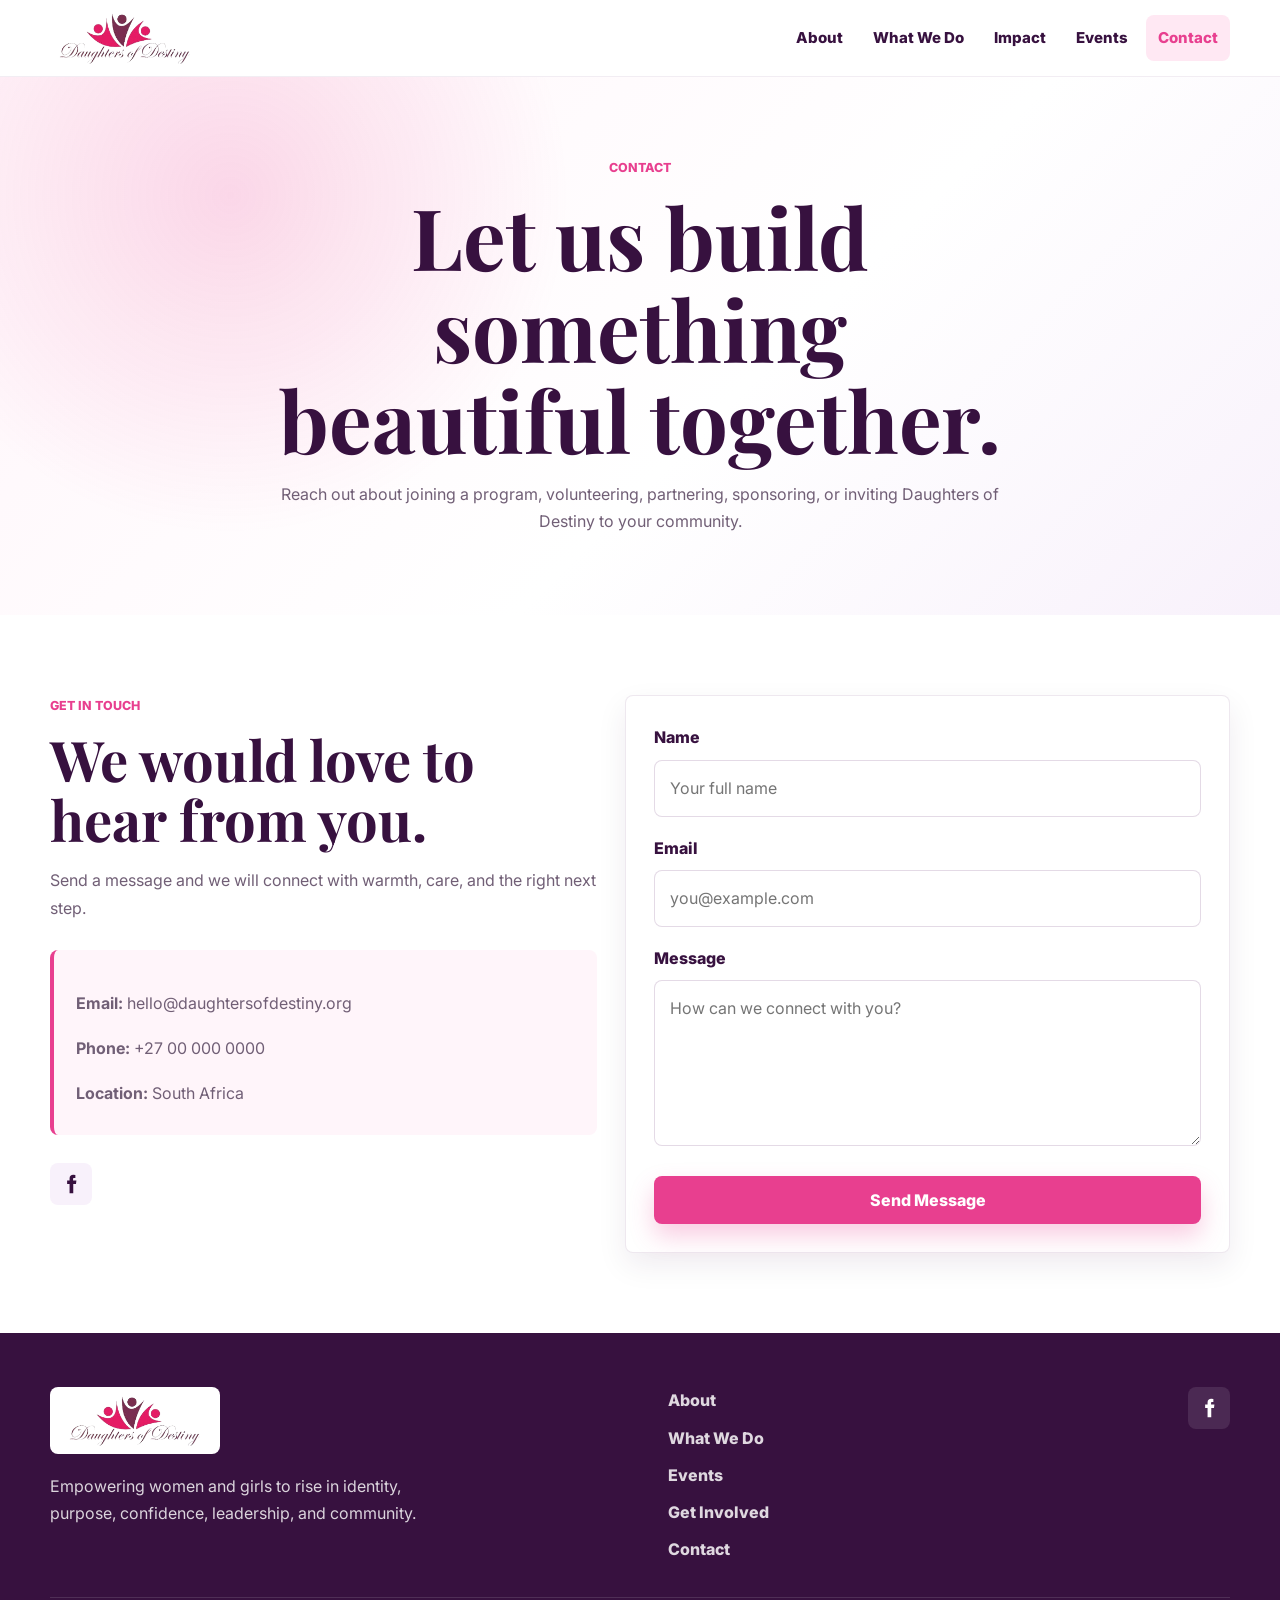
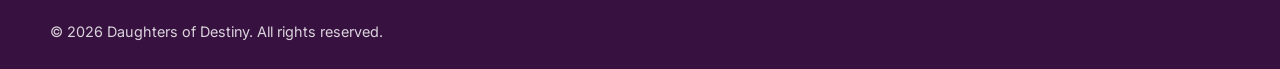
==== contact.html @ 403d8a96 "Add files via upload" ====
<!DOCTYPE html>
<html lang="en">
<head>
  <meta charset="UTF-8">
  <meta name="viewport" content="width=device-width, initial-scale=1.0">
  <title>Contact | Daughters of Destiny</title>
  <meta name="description" content="Contact Daughters of Destiny about programs, volunteering, partnerships, sponsorships, and events.">
  <link rel="icon" type="image/png" href="images/FAVICON.png">
  <link rel="preconnect" href="https://fonts.googleapis.com">
  <link rel="preconnect" href="https://fonts.gstatic.com" crossorigin>
  <link href="https://fonts.googleapis.com/css2?family=Inter:wght@400;500;600;700;800&family=Playfair+Display:wght@600;700&display=swap" rel="stylesheet">
  <link rel="stylesheet" href="style.css">
</head>
<body>
  <header class="site-header" id="top">
    <nav class="nav container" aria-label="Main navigation">
      <a class="brand" href="index.html" aria-label="Daughters of Destiny home">
        <span class="brand-logo">
          <img src="images/LOGO.png" alt="Daughters of Destiny logo">
        </span>
      </a>
      <button class="menu-toggle" type="button" aria-label="Open navigation menu" aria-expanded="false">
        <span></span><span></span><span></span>
      </button>
      <div class="nav-links" id="navLinks">
        <a href="index.html#about">About</a>
        <a href="index.html#programs">What We Do</a>
        <a href="index.html#impact">Impact</a>
        <a href="events.html">Events</a>
        <a class="active" href="contact.html">Contact</a>
      </div>
    </nav>
  </header>

  <main>
    <section class="contact-hero section-pad">
      <div class="container section-heading reveal">
        <p class="eyebrow">Contact</p>
        <h1>Let us build something beautiful together.</h1>
        <p>Reach out about joining a program, volunteering, partnering, sponsoring, or inviting Daughters of Destiny to your community.</p>
      </div>
    </section>

    <section class="section-pad contact-section">
      <div class="container contact-grid">
        <div class="contact-copy reveal">
          <p class="eyebrow">Get In Touch</p>
          <h2>We would love to hear from you.</h2>
          <p>Send a message and we will connect with warmth, care, and the right next step.</p>

          <div class="contact-details">
            <p><strong>Email:</strong> hello@daughtersofdestiny.org</p>
            <p><strong>Phone:</strong> +27 00 000 0000</p>
            <p><strong>Location:</strong> South Africa</p>
          </div>

          <div class="social-links" aria-label="Social media">
            <a href="https://www.facebook.com/share/18Ljw2z2Tz/?mibextid=wwXIfr" target="_blank" rel="noopener noreferrer" aria-label="Facebook">
              <svg viewBox="0 0 24 24" aria-hidden="true" focusable="false">
                <path d="M14.25 8.25V6.7c0-.74.18-1.2 1.18-1.2h1.34V2.2A18.3 18.3 0 0 0 14.4 2c-2.35 0-3.96 1.43-3.96 4.06v2.19H7.78v3.68h2.66V22h4.02V11.93h2.98l.45-3.68h-3.64Z"></path>
              </svg>
            </a>
          </div>
        </div>

        <form class="contact-form reveal" id="contactForm" novalidate>
          <div class="form-message" id="formMessage" role="status" aria-live="polite"></div>

          <label for="name">Name</label>
          <input type="text" id="name" name="name" placeholder="Your full name" required>

          <label for="email">Email</label>
          <input type="email" id="email" name="email" placeholder="you@example.com" required>

          <label for="message">Message</label>
          <textarea id="message" name="message" rows="5" placeholder="How can we connect with you?" required></textarea>

          <button class="btn btn-primary" type="submit">Send Message</button>
        </form>
      </div>
    </section>
  </main>

  <footer class="site-footer">
    <div class="container footer-grid">
      <div>
        <a class="brand footer-brand" href="index.html" aria-label="Daughters of Destiny home">
          <span class="brand-logo">
            <img src="images/LOGO.png" alt="Daughters of Destiny logo">
          </span>
        </a>
        <p>Empowering women and girls to rise in identity, purpose, confidence, leadership, and community.</p>
      </div>
      <div class="footer-links">
        <a href="index.html#about">About</a>
        <a href="index.html#programs">What We Do</a>
        <a href="events.html">Events</a>
        <a href="index.html#get-involved">Get Involved</a>
        <a href="contact.html">Contact</a>
      </div>
      <div class="footer-social">
        <a href="https://www.facebook.com/share/18Ljw2z2Tz/?mibextid=wwXIfr" target="_blank" rel="noopener noreferrer" aria-label="Facebook">
          <svg viewBox="0 0 24 24" aria-hidden="true" focusable="false">
            <path d="M14.25 8.25V6.7c0-.74.18-1.2 1.18-1.2h1.34V2.2A18.3 18.3 0 0 0 14.4 2c-2.35 0-3.96 1.43-3.96 4.06v2.19H7.78v3.68h2.66V22h4.02V11.93h2.98l.45-3.68h-3.64Z"></path>
          </svg>
        </a>
      </div>
    </div>
    <div class="container copyright">
      <p>&copy; <span id="year"></span> Daughters of Destiny. All rights reserved.</p>
    </div>
  </footer>

  <script src="script.js"></script>
</body>
</html>
---- style.css ----
:root {
  --pink: #e83f8f;
  --pink-soft: #ffe8f3;
  --pink-pale: #fff5fa;
  --purple: #37113f;
  --purple-2: #5a1e67;
  --ink: #25172b;
  --muted: #715f76;
  --white: #ffffff;
  --lavender: #f8f1fb;
  --mint: #d8f3ed;
  --gold: #f6d36d;
  --shadow: 0 20px 50px rgba(55, 17, 63, 0.12);
  --shadow-soft: 0 12px 30px rgba(55, 17, 63, 0.08);
  --radius: 8px;
  --max-width: 1180px;
}

* {
  box-sizing: border-box;
}

html {
  scroll-behavior: smooth;
}

body {
  margin: 0;
  color: var(--ink);
  background: var(--white);
  font-family: "Inter", Arial, sans-serif;
  line-height: 1.7;
}

body.menu-open {
  overflow: hidden;
}

a {
  color: inherit;
  text-decoration: none;
}

button,
input,
textarea {
  font: inherit;
}

.container {
  width: min(calc(100% - 32px), var(--max-width));
  margin: 0 auto;
}

.section-pad {
  padding: 80px 0;
}

.eyebrow {
  margin: 0 0 12px;
  color: var(--pink);
  font-size: 0.78rem;
  font-weight: 800;
  letter-spacing: 0;
  text-transform: uppercase;
}

h1,
h2,
h3 {
  margin: 0;
  color: var(--purple);
  line-height: 1.08;
}

h1,
h2 {
  font-family: "Playfair Display", Georgia, serif;
}

h1 {
  font-size: clamp(2.7rem, 8vw, 5.3rem);
  max-width: 830px;
}

h2 {
  font-size: clamp(2rem, 5vw, 3.5rem);
}

h3 {
  font-size: 1.15rem;
}

p {
  margin: 0;
}

.section-heading {
  max-width: 730px;
  margin: 0 auto 42px;
  text-align: center;
}

.section-heading p:not(.eyebrow) {
  margin-top: 16px;
  color: var(--muted);
}

.btn {
  display: inline-flex;
  align-items: center;
  justify-content: center;
  min-height: 48px;
  padding: 13px 22px;
  border: 1px solid transparent;
  border-radius: var(--radius);
  cursor: pointer;
  font-weight: 800;
  line-height: 1;
  transition: transform 180ms ease, box-shadow 180ms ease, background 180ms ease, color 180ms ease, border-color 180ms ease;
}

.btn:hover,
.btn:focus-visible {
  transform: translateY(-2px);
}

.btn-primary {
  color: var(--white);
  background: var(--pink);
  box-shadow: 0 12px 24px rgba(232, 63, 143, 0.26);
}

.btn-primary:hover,
.btn-primary:focus-visible {
  background: #cf2f7b;
  box-shadow: 0 16px 30px rgba(232, 63, 143, 0.32);
}

.btn-secondary {
  color: var(--purple);
  background: var(--white);
  border-color: rgba(90, 30, 103, 0.18);
}

.btn-secondary:hover,
.btn-secondary:focus-visible {
  border-color: var(--pink);
  color: var(--pink);
}

/* Header */
.site-header {
  position: sticky;
  top: 0;
  z-index: 50;
  background: rgba(255, 255, 255, 0.9);
  border-bottom: 1px solid rgba(90, 30, 103, 0.08);
  backdrop-filter: blur(16px);
}

.nav {
  display: flex;
  align-items: center;
  justify-content: space-between;
  min-height: 76px;
}

.brand {
  display: inline-flex;
  align-items: center;
  gap: 12px;
  color: var(--purple);
}

.brand-logo {
  display: inline-flex;
  align-items: center;
  width: 150px;
  height: auto;
}

.brand-logo img {
  width: 100%;
  height: auto;
  object-fit: contain;
}

.brand strong,
.brand small {
  display: block;
  line-height: 1.1;
}

.brand small {
  color: var(--pink);
  font-weight: 800;
}

.nav-links {
  display: flex;
  align-items: center;
  gap: 6px;
}

.nav-links a {
  padding: 10px 12px;
  border-radius: var(--radius);
  color: var(--purple);
  font-size: 0.94rem;
  font-weight: 800;
  transition: background 180ms ease, color 180ms ease;
}

.nav-links a:hover,
.nav-links a.active {
  color: var(--pink);
  background: var(--pink-soft);
}

.menu-toggle {
  display: none;
  width: 44px;
  height: 44px;
  padding: 0;
  border: 0;
  border-radius: var(--radius);
  background: var(--pink-soft);
  cursor: pointer;
}

.menu-toggle span {
  display: block;
  width: 20px;
  height: 2px;
  margin: 5px auto;
  background: var(--purple);
  transition: transform 180ms ease, opacity 180ms ease;
}

.menu-toggle.is-open span:nth-child(1) {
  transform: translateY(7px) rotate(45deg);
}

.menu-toggle.is-open span:nth-child(2) {
  opacity: 0;
}

.menu-toggle.is-open span:nth-child(3) {
  transform: translateY(-7px) rotate(-45deg);
}

/* Hero */
.hero {
  position: relative;
  overflow: hidden;
  padding-top: 100px;
  background:
    radial-gradient(circle at 14% 18%, rgba(232, 63, 143, 0.18), transparent 32%),
    linear-gradient(135deg, var(--pink-pale) 0%, var(--white) 58%, var(--lavender) 100%);
}

.hero-bg {
  position: absolute;
  border-radius: 999px;
  opacity: 0.62;
  pointer-events: none;
}

.hero-bg-one {
  right: -110px;
  top: 110px;
  width: 280px;
  height: 280px;
  background: var(--pink-soft);
}

.hero-bg-two {
  left: -120px;
  bottom: 40px;
  width: 230px;
  height: 230px;
  background: rgba(216, 243, 237, 0.9);
}

.hero-grid {
  position: relative;
  display: grid;
  grid-template-columns: 1.05fr 0.95fr;
  gap: 54px;
  align-items: center;
}

.hero-text {
  max-width: 640px;
  margin: 22px 0 30px;
  color: var(--muted);
  font-size: 1.12rem;
}

.hero-actions {
  display: flex;
  flex-wrap: wrap;
  gap: 14px;
}

.hero-visual {
  position: relative;
  min-height: 560px;
}

.image-placeholder {
  position: relative;
  min-height: 720px;
  overflow: hidden;
  border: 1px solid rgba(90, 30, 103, 0.1);
  border-radius: var(--radius);
  background: linear-gradient(160deg, rgba(55, 17, 63, 0.92), rgba(90, 30, 103, 0.78)), var(--purple);
  box-shadow: var(--shadow);
}

.hero-photo {
  position: absolute;
  inset: 0;
  width: 100%;
  height: 100%;
  object-fit: cover;
}

.image-placeholder::after {
  content: "";
  position: absolute;
  inset: 0;
  background: linear-gradient(180deg, rgba(55, 17, 63, 0.06), rgba(55, 17, 63, 0.68));
}

.placeholder-window {
  position: absolute;
  inset: 28px 28px 132px;
  overflow: hidden;
  border-radius: var(--radius);
  background: linear-gradient(160deg, #ffe0ef 0%, #d8f3ed 58%, #f6d36d 100%);
}

.sun {
  position: absolute;
  right: 52px;
  top: 46px;
  width: 78px;
  height: 78px;
  border-radius: 50%;
  background: var(--gold);
  box-shadow: 0 0 0 18px rgba(246, 211, 109, 0.2);
}

.mountain {
  position: absolute;
  bottom: -28px;
  width: 70%;
  height: 52%;
  background: rgba(55, 17, 63, 0.9);
  clip-path: polygon(0 100%, 52% 0, 100% 100%);
}

.mountain-one {
  left: -12%;
}

.mountain-two {
  right: -18%;
  background: rgba(232, 63, 143, 0.8);
}

.visual-note {
  position: absolute;
  z-index: 1;
  right: 28px;
  bottom: 28px;
  left: 28px;
  padding: 24px;
  border-radius: var(--radius);
  color: var(--white);
  background: rgba(255, 255, 255, 0.1);
  border: 1px solid rgba(255, 255, 255, 0.18);
}

.visual-note span {
  display: block;
  color: #ffd4e9;
  font-size: 0.78rem;
  font-weight: 800;
  text-transform: uppercase;
}

.visual-note strong {
  display: block;
  margin-top: 8px;
  font-family: "Playfair Display", Georgia, serif;
  font-size: clamp(1.55rem, 4vw, 2.45rem);
  line-height: 1.08;
}

.floating-card {
  position: absolute;
  right: -14px;
  bottom: -70px;
  width: min(250px, 70%);
  padding: 20px;
  border-radius: var(--radius);
  background: var(--white);
  box-shadow: var(--shadow);
}

.floating-card strong {
  display: block;
  color: var(--pink);
  font-size: 2.2rem;
  line-height: 1;
}

.floating-card span {
  color: var(--muted);
  font-size: 0.9rem;
}

/* Cards and Sections */
.about-grid,
.contact-grid,
.impact-grid {
  display: grid;
  grid-template-columns: 0.95fr 1.05fr;
  gap: 28px;
  align-items: stretch;
}

.story-panel,
.info-card,
.service-card,
.event-card,
.involved-card,
.testimonial-card,
.stat-card,
.contact-form {
  border: 1px solid rgba(90, 30, 103, 0.1);
  border-radius: var(--radius);
  background: var(--white);
  box-shadow: var(--shadow-soft);
}

.story-panel {
  padding: 34px;
  background: var(--purple);
}

.story-panel h3,
.story-panel p {
  color: var(--white);
}

.story-panel p {
  margin-top: 16px;
  opacity: 0.86;
}

.mission-grid {
  display: grid;
  grid-template-columns: 1fr 1fr;
  gap: 20px;
}

.info-card,
.service-card,
.involved-card,
.testimonial-card {
  padding: 28px;
}

.info-card p,
.service-card p,
.involved-card p,
.testimonial-card p {
  margin-top: 12px;
  color: var(--muted);
}

.card-icon,
.icon-badge {
  display: inline-grid;
  width: 48px;
  height: 48px;
  margin-bottom: 18px;
  place-items: center;
  border-radius: var(--radius);
  color: var(--pink);
  background: var(--pink-soft);
  font-size: 0.88rem;
  font-weight: 900;
}

.soft-section {
  background: linear-gradient(180deg, var(--pink-pale), rgba(248, 241, 251, 0.62));
}

.cards-grid {
  display: grid;
  gap: 20px;
}

.five-grid {
  grid-template-columns: repeat(5, 1fr);
}

.four-grid {
  grid-template-columns: repeat(4, 1fr);
}

.three-grid {
  grid-template-columns: repeat(3, 1fr);
}

.service-card,
.involved-card,
.event-card,
.testimonial-card,
.info-card {
  transition: transform 180ms ease, box-shadow 180ms ease, border-color 180ms ease;
}

.service-card:hover,
.involved-card:hover,
.event-card:hover,
.testimonial-card:hover,
.info-card:hover {
  border-color: rgba(232, 63, 143, 0.3);
  box-shadow: var(--shadow);
  transform: translateY(-5px);
}

/* Impact */
.impact-section {
  color: var(--white);
  background: linear-gradient(135deg, rgba(55, 17, 63, 0.96), rgba(90, 30, 103, 0.95)), var(--purple);
}

.impact-section h2,
.impact-section .eyebrow {
  color: var(--white);
}

.impact-copy p:not(.eyebrow) {
  margin-top: 18px;
  color: rgba(255, 255, 255, 0.82);
}

.stats-grid {
  display: grid;
  grid-template-columns: 1fr 1fr;
  gap: 18px;
}

.stat-card {
  padding: 28px;
  background: rgba(255, 255, 255, 0.1);
  border-color: rgba(255, 255, 255, 0.12);
  box-shadow: none;
}

.stat-card strong {
  display: block;
  color: var(--gold);
  font-size: clamp(2rem, 6vw, 3.4rem);
  line-height: 1;
}

.stat-card span {
  display: block;
  margin-top: 12px;
  color: rgba(255, 255, 255, 0.82);
}

/* Events */
.event-card {
  display: flex;
  gap: 18px;
  padding: 24px;
}

.event-date {
  flex: 0 0 70px;
  display: grid;
  height: 80px;
  place-items: center;
  border-radius: var(--radius);
  color: var(--white);
  background: var(--purple);
}

.event-date span,
.event-date small {
  display: block;
  line-height: 1;
}

.event-date span {
  font-size: 1.8rem;
  font-weight: 900;
}

.event-date small {
  color: #ffd4e9;
  font-weight: 900;
}

.event-meta {
  margin: 8px 0;
  color: var(--pink);
  font-size: 0.92rem;
  font-weight: 800;
}

.event-card p:last-child {
  color: var(--muted);
}

.center-action {
  margin-top: 34px;
  text-align: center;
}

/* Events Page */
.events-hero {
  position: relative;
  overflow: hidden;
  background:
    radial-gradient(circle at 84% 12%, rgba(232, 63, 143, 0.2), transparent 30%),
    linear-gradient(135deg, var(--pink-pale), var(--white) 54%, var(--lavender));
}

.events-hero-grid {
  display: grid;
  grid-template-columns: 1fr 0.72fr;
  gap: 40px;
  align-items: center;
}

.poster-feature {
  min-height: 420px;
  display: flex;
  flex-direction: column;
  justify-content: flex-end;
  padding: 34px;
  border-radius: var(--radius);
  color: var(--white);
  background:
    linear-gradient(150deg, rgba(55, 17, 63, 0.25), rgba(232, 63, 143, 0.18)),
    linear-gradient(160deg, var(--purple), var(--purple-2) 58%, var(--pink));
  box-shadow: var(--shadow);
}

.poster-feature h2 {
  color: var(--white);
}

.poster-feature p {
  margin-top: 12px;
  color: rgba(255, 255, 255, 0.84);
  font-weight: 800;
}

.poster-label,
.poster-month,
.poster-place {
  display: inline-flex;
  width: fit-content;
  border-radius: var(--radius);
  font-size: 0.8rem;
  font-weight: 900;
  text-transform: uppercase;
}

.poster-label {
  margin-bottom: 18px;
  padding: 8px 12px;
  color: var(--purple);
  background: var(--pink-soft);
}

.poster-section {
  background: var(--white);
}

.poster-grid {
  display: grid;
  grid-template-columns: repeat(4, 1fr);
  gap: 22px;
}

.event-poster {
  overflow: hidden;
  border: 1px solid rgba(90, 30, 103, 0.1);
  border-radius: var(--radius);
  background: var(--white);
  box-shadow: var(--shadow-soft);
  transition: transform 180ms ease, box-shadow 180ms ease, border-color 180ms ease;
}

.event-poster:hover {
  border-color: rgba(232, 63, 143, 0.3);
  box-shadow: var(--shadow);
  transform: translateY(-5px);
}

.poster-art {
  min-height: 420px;
  display: flex;
  flex-direction: column;
  justify-content: space-between;
  padding: 24px;
  color: var(--white);
  background:
    linear-gradient(160deg, rgba(55, 17, 63, 0.96), rgba(232, 63, 143, 0.68)),
    var(--purple);
}

.poster-art-alt {
  background:
    linear-gradient(160deg, rgba(232, 63, 143, 0.84), rgba(216, 243, 237, 0.52)),
    var(--pink);
}

.poster-art-deep {
  background:
    linear-gradient(160deg, rgba(55, 17, 63, 0.98), rgba(90, 30, 103, 0.72)),
    var(--purple);
}

.poster-art-soft {
  color: var(--purple);
  background:
    linear-gradient(160deg, rgba(255, 232, 243, 0.94), rgba(246, 211, 109, 0.42)),
    var(--pink-soft);
}

.poster-art h3 {
  color: inherit;
  font-family: "Playfair Display", Georgia, serif;
  font-size: clamp(1.8rem, 4vw, 2.7rem);
}

.poster-art p {
  color: currentColor;
  opacity: 0.84;
  font-weight: 700;
}

.poster-month {
  padding: 8px 10px;
  color: var(--purple);
  background: var(--white);
}

.poster-art-soft .poster-month {
  color: var(--white);
  background: var(--purple);
}

.poster-place {
  padding: 8px 10px;
  background: rgba(255, 255, 255, 0.16);
}

.poster-art-soft .poster-place {
  color: var(--white);
  background: var(--pink);
}

.poster-info {
  display: grid;
  gap: 5px;
  padding: 18px;
}

.poster-info strong {
  color: var(--purple);
}

.poster-info span {
  color: var(--muted);
  font-size: 0.92rem;
  font-weight: 800;
}

/* Testimonials */
.testimonial-card {
  position: relative;
}

.testimonial-card::before {
  content: "";
  display: block;
  width: 42px;
  height: 4px;
  margin-bottom: 20px;
  border-radius: 999px;
  background: var(--pink);
}

.testimonial-card h3 {
  margin-top: 22px;
}

.testimonial-card span {
  color: var(--pink);
  font-size: 0.9rem;
  font-weight: 800;
}

/* Gallery */
.gallery-section {
  background: var(--pink-pale);
}

.gallery-grid {
  column-count: 3;
  column-gap: 18px;
}

.gallery-item {
  display: grid;
  position: relative;
  overflow: hidden;
  break-inside: avoid;
  margin-bottom: 18px;
  place-items: end start;
  padding: 18px;
  border-radius: var(--radius);
  background: linear-gradient(135deg, rgba(55, 17, 63, 0.76), rgba(232, 63, 143, 0.36)), linear-gradient(145deg, var(--lavender), var(--mint));
  box-shadow: var(--shadow-soft);
}

.gallery-item::after {
  content: "";
  position: absolute;
  inset: 18px;
  border: 1px solid rgba(255, 255, 255, 0.42);
  border-radius: var(--radius);
}

.gallery-item span {
  position: relative;
  z-index: 1;
  color: var(--white);
  font-weight: 900;
}

.gallery-photo {
  padding: 0;
}

.gallery-photo img {
  width: 100%;
  height: auto;
  display: block;
}

.gallery-photo::after {
  border-color: rgba(255, 255, 255, 0.55);
}

/* Contact */
.contact-hero {
  background:
    radial-gradient(circle at 18% 22%, rgba(232, 63, 143, 0.18), transparent 30%),
    linear-gradient(135deg, var(--pink-pale), var(--white) 58%, var(--lavender));
}

.contact-hero .section-heading {
  margin-bottom: 0;
}

.contact-hero .section-heading p:not(.eyebrow) {
  max-width: 720px;
  margin-right: auto;
  margin-left: auto;
}

.contact-copy p:not(.eyebrow) {
  margin-top: 18px;
  color: var(--muted);
}

.contact-details {
  margin: 28px 0;
  padding: 22px;
  border-left: 4px solid var(--pink);
  border-radius: var(--radius);
  background: var(--pink-pale);
}

.contact-details p {
  margin: 6px 0;
}

.social-links,
.footer-social {
  display: flex;
  gap: 10px;
}

.social-links a,
.footer-social a {
  display: grid;
  width: 42px;
  height: 42px;
  place-items: center;
  border-radius: var(--radius);
  font-weight: 900;
}

.social-links svg,
.footer-social svg {
  width: 22px;
  height: 22px;
  fill: currentColor;
}

.social-links a {
  color: var(--purple);
  background: var(--lavender);
}

.social-links a:hover {
  color: var(--white);
  background: var(--pink);
}

.contact-form {
  padding: 28px;
}

.contact-form label {
  display: block;
  margin: 18px 0 8px;
  color: var(--purple);
  font-weight: 800;
}

.contact-form label:first-of-type {
  margin-top: 0;
}

.contact-form input,
.contact-form textarea {
  width: 100%;
  border: 1px solid rgba(90, 30, 103, 0.16);
  border-radius: var(--radius);
  padding: 14px 15px;
  color: var(--ink);
  background: var(--white);
  outline: none;
  transition: border-color 180ms ease, box-shadow 180ms ease;
}

.contact-form textarea {
  resize: vertical;
  min-height: 150px;
}

.contact-form input:focus,
.contact-form textarea:focus {
  border-color: var(--pink);
  box-shadow: 0 0 0 4px rgba(232, 63, 143, 0.12);
}

.contact-form .btn {
  width: 100%;
  margin-top: 22px;
}

.form-message {
  display: none;
  padding: 12px 14px;
  border-radius: var(--radius);
  font-weight: 800;
}

.form-message.show {
  display: block;
}

.form-message.error {
  color: #7b1640;
  background: #ffe1ee;
}

.form-message.success {
  color: #185d50;
  background: var(--mint);
}

/* Footer */
.site-footer {
  padding: 54px 0 24px;
  color: rgba(255, 255, 255, 0.82);
  background: var(--purple);
}

.footer-grid {
  display: grid;
  grid-template-columns: 1.2fr 1fr auto;
  gap: 34px;
  align-items: start;
}

.footer-brand {
  color: var(--white);
}

.footer-brand .brand-logo {
  width: 170px;
  padding: 8px 10px;
  border-radius: var(--radius);
  background: var(--white);
}

.site-footer p {
  max-width: 420px;
  margin-top: 18px;
}

.footer-links {
  display: grid;
  gap: 10px;
}

.footer-links a {
  color: rgba(255, 255, 255, 0.84);
  font-weight: 800;
}

.footer-links a:hover {
  color: #ffd4e9;
}

.footer-social a {
  color: var(--white);
  background: rgba(255, 255, 255, 0.1);
}

.footer-social a:hover {
  background: var(--pink);
}

.copyright {
  margin-top: 34px;
  padding-top: 22px;
  border-top: 1px solid rgba(255, 255, 255, 0.12);
}

.copyright p {
  max-width: none;
  margin: 0;
  font-size: 0.9rem;
}

/* Reveal Animations */
.reveal {
  opacity: 0;
  transform: translateY(24px);
  transition: opacity 620ms ease, transform 620ms ease;
}

.reveal.is-visible {
  opacity: 1;
  transform: translateY(0);
}

/* Responsive */
@media (max-width: 1040px) {
  .five-grid,
  .four-grid {
    grid-template-columns: repeat(2, 1fr);
  }

  .three-grid,
  .hero-grid,
  .about-grid,
  .contact-grid,
  .impact-grid,
  .events-hero-grid {
    grid-template-columns: 1fr;
  }

  .poster-grid {
    grid-template-columns: repeat(2, 1fr);
  }

  .hero-visual {
    min-height: auto;
  }

  .image-placeholder {
    min-height: 470px;
  }
}

@media (max-width: 780px) {
  .section-pad {
    padding: 62px 0;
  }

  .menu-toggle {
    display: block;
  }

  .nav-links {
    position: fixed;
    top: 76px;
    right: 16px;
    left: 16px;
    display: grid;
    gap: 6px;
    padding: 16px;
    border: 1px solid rgba(90, 30, 103, 0.1);
    border-radius: var(--radius);
    background: var(--white);
    box-shadow: var(--shadow);
    opacity: 0;
    visibility: hidden;
    transform: translateY(-10px);
    transition: opacity 180ms ease, transform 180ms ease, visibility 180ms ease;
  }

  .nav-links.is-open {
    opacity: 1;
    visibility: visible;
    transform: translateY(0);
  }

  .nav-links a {
    padding: 13px 14px;
  }

  .hero {
    padding-top: 74px;
  }

  .hero-grid {
    gap: 36px;
  }

  .hero-actions .btn {
    width: 100%;
  }

  .mission-grid,
  .stats-grid,
  .five-grid,
  .four-grid {
    grid-template-columns: 1fr;
  }

  .gallery-grid {
    column-count: 2;
  }

  .footer-grid {
    grid-template-columns: 1fr;
  }
}

@media (max-width: 520px) {
  .container {
    width: min(calc(100% - 24px), var(--max-width));
  }

  .brand strong {
    font-size: 0.95rem;
  }

  .brand small {
    font-size: 0.78rem;
  }

  .brand-logo {
    width: 126px;
    height: auto;
  }

  .image-placeholder {
    min-height: 390px;
  }

  .placeholder-window {
    inset: 18px 18px 126px;
  }

  .visual-note {
    right: 18px;
    bottom: 18px;
    left: 18px;
    padding: 18px;
  }

  .floating-card {
    position: relative;
    right: auto;
    bottom: auto;
    width: 100%;
    margin-top: 14px;
  }

  .event-card {
    flex-direction: column;
  }

  .event-date {
    width: 70px;
  }

  .gallery-grid {
    column-count: 1;
  }

  .poster-grid {
    grid-template-columns: 1fr;
  }

  .poster-art,
  .poster-feature {
    min-height: 360px;
  }
}
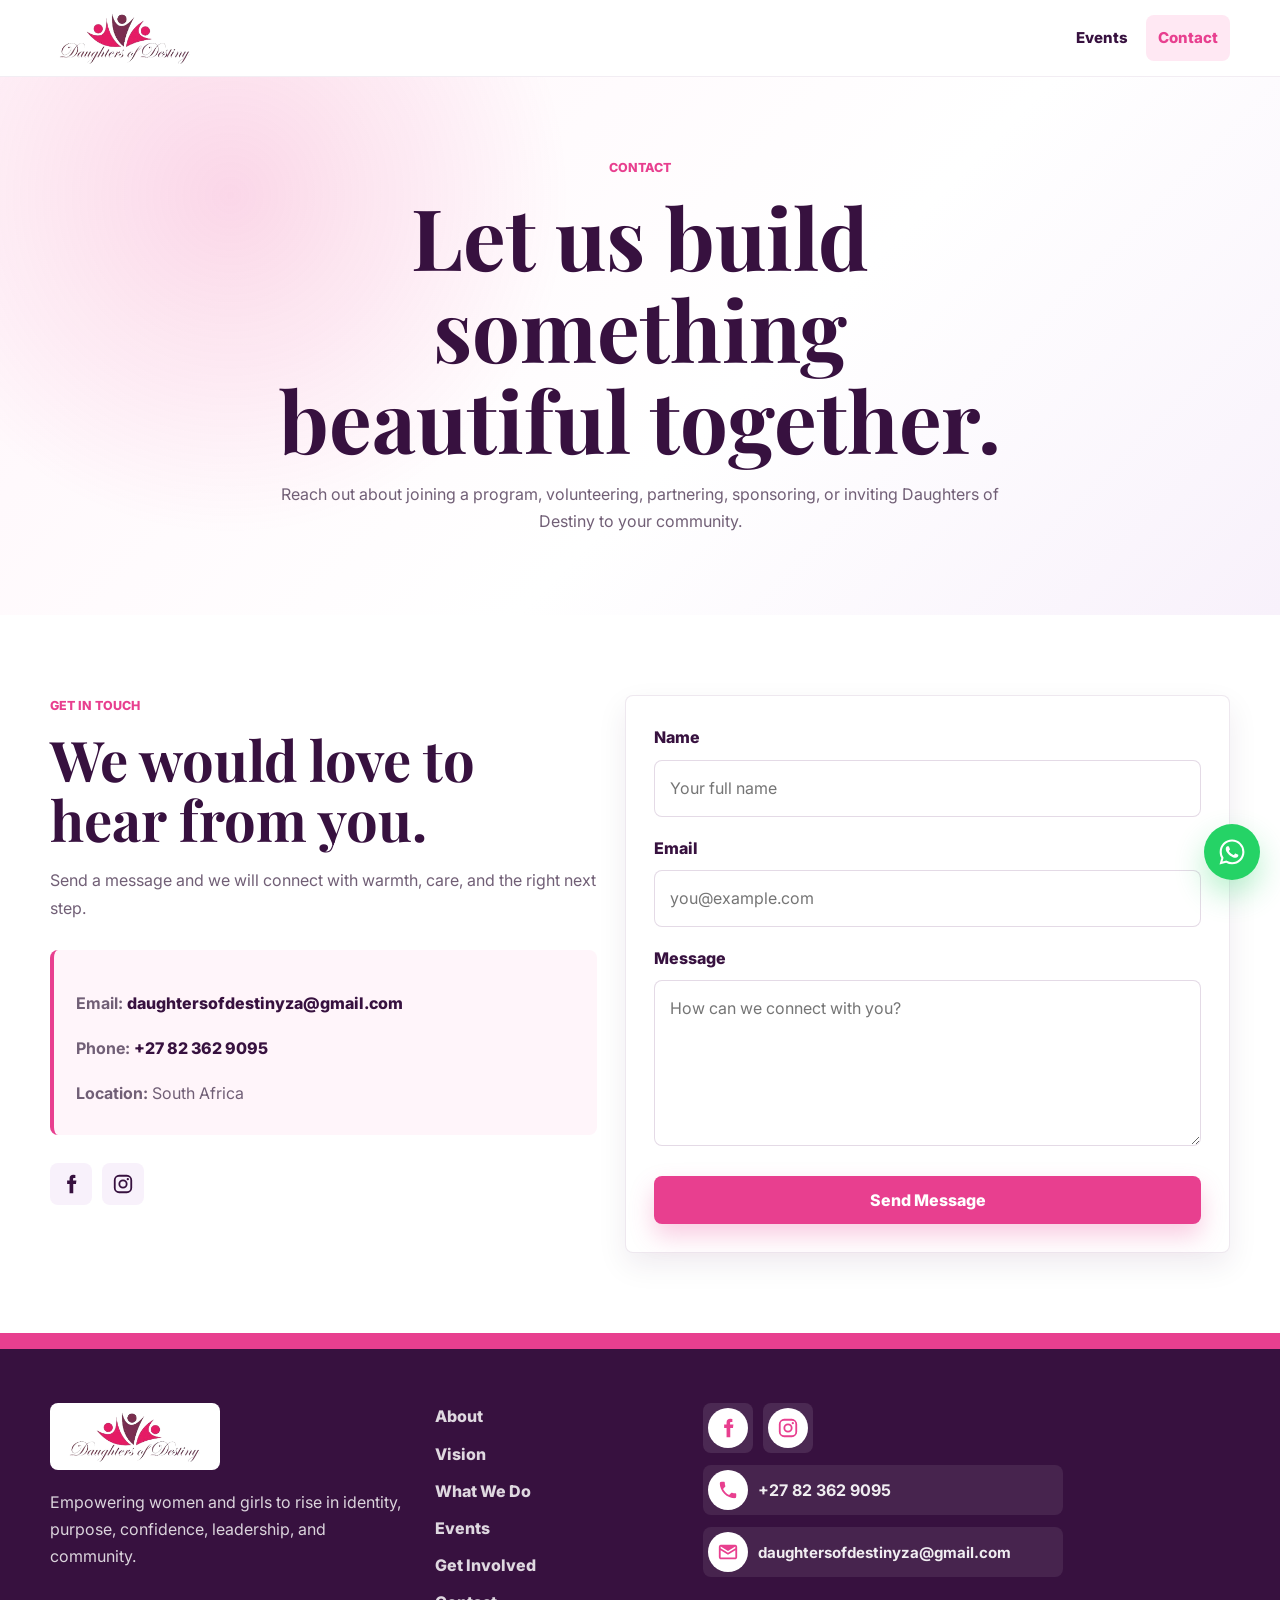
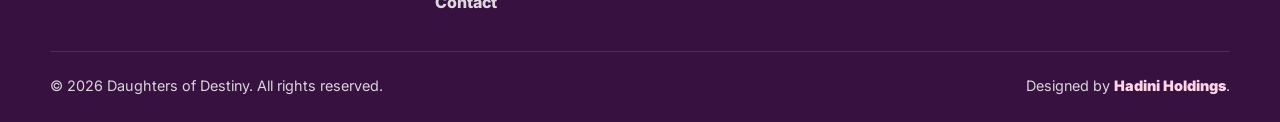
==== commit cf0270ec: "Add files via upload" ====
--- a/contact.html
+++ b/contact.html
@@ -23,9 +23,6 @@
         <span></span><span></span><span></span>
       </button>
       <div class="nav-links" id="navLinks">
-        <a href="index.html#about">About</a>
-        <a href="index.html#programs">What We Do</a>
-        <a href="index.html#impact">Impact</a>
         <a href="events.html">Events</a>
         <a class="active" href="contact.html">Contact</a>
       </div>
@@ -49,15 +46,20 @@
           <p>Send a message and we will connect with warmth, care, and the right next step.</p>
 
           <div class="contact-details">
-            <p><strong>Email:</strong> hello@daughtersofdestiny.org</p>
-            <p><strong>Phone:</strong> +27 00 000 0000</p>
+            <p><strong>Email:</strong> <a href="mailto:daughtersofdestinyza@gmail.com">daughtersofdestinyza@gmail.com</a></p>
+            <p><strong>Phone:</strong> <a href="tel:+27823622095">+27 82 362 9095</a></p>
             <p><strong>Location:</strong> South Africa</p>
           </div>
 
           <div class="social-links" aria-label="Social media">
-            <a href="https://www.facebook.com/share/18Ljw2z2Tz/?mibextid=wwXIfr" target="_blank" rel="noopener noreferrer" aria-label="Facebook">
+            <a href="https://www.facebook.com/share/1CgmjnBc8n/?mibextid=wwXIfr" target="_blank" rel="noopener noreferrer" aria-label="Facebook">
               <svg viewBox="0 0 24 24" aria-hidden="true" focusable="false">
                 <path d="M14.25 8.25V6.7c0-.74.18-1.2 1.18-1.2h1.34V2.2A18.3 18.3 0 0 0 14.4 2c-2.35 0-3.96 1.43-3.96 4.06v2.19H7.78v3.68h2.66V22h4.02V11.93h2.98l.45-3.68h-3.64Z"></path>
+              </svg>
+            </a>
+            <a href="https://www.instagram.com/daughtersofdestiny2020?igsh=eDkwMXY3c2tocGdi" target="_blank" rel="noopener noreferrer" aria-label="Instagram">
+              <svg viewBox="0 0 24 24" aria-hidden="true" focusable="false">
+                <path d="M7.8 2h8.4A5.8 5.8 0 0 1 22 7.8v8.4a5.8 5.8 0 0 1-5.8 5.8H7.8A5.8 5.8 0 0 1 2 16.2V7.8A5.8 5.8 0 0 1 7.8 2Zm-.2 2A3.6 3.6 0 0 0 4 7.6v8.8A3.6 3.6 0 0 0 7.6 20h8.8a3.6 3.6 0 0 0 3.6-3.6V7.6A3.6 3.6 0 0 0 16.4 4H7.6Zm9.65 1.5a1.25 1.25 0 1 1 0 2.5 1.25 1.25 0 0 1 0-2.5ZM12 7a5 5 0 1 1 0 10 5 5 0 0 1 0-10Zm0 2a3 3 0 1 0 0 6 3 3 0 0 0 0-6Z"></path>
               </svg>
             </a>
           </div>
@@ -93,23 +95,50 @@
       </div>
       <div class="footer-links">
         <a href="index.html#about">About</a>
+        <a href="index.html#vision">Vision</a>
         <a href="index.html#programs">What We Do</a>
         <a href="events.html">Events</a>
         <a href="index.html#get-involved">Get Involved</a>
         <a href="contact.html">Contact</a>
       </div>
       <div class="footer-social">
-        <a href="https://www.facebook.com/share/18Ljw2z2Tz/?mibextid=wwXIfr" target="_blank" rel="noopener noreferrer" aria-label="Facebook">
+        <div class="footer-social-row" aria-label="Social media">
+          <a class="icon-only" href="https://www.facebook.com/share/1CgmjnBc8n/?mibextid=wwXIfr" target="_blank" rel="noopener noreferrer" aria-label="Facebook">
+            <svg viewBox="0 0 24 24" aria-hidden="true" focusable="false">
+              <path d="M14.25 8.25V6.7c0-.74.18-1.2 1.18-1.2h1.34V2.2A18.3 18.3 0 0 0 14.4 2c-2.35 0-3.96 1.43-3.96 4.06v2.19H7.78v3.68h2.66V22h4.02V11.93h2.98l.45-3.68h-3.64Z"></path>
+            </svg>
+          </a>
+          <a class="icon-only" href="https://www.instagram.com/daughtersofdestiny2020?igsh=eDkwMXY3c2tocGdi" target="_blank" rel="noopener noreferrer" aria-label="Instagram">
+            <svg viewBox="0 0 24 24" aria-hidden="true" focusable="false">
+              <path d="M7.8 2h8.4A5.8 5.8 0 0 1 22 7.8v8.4a5.8 5.8 0 0 1-5.8 5.8H7.8A5.8 5.8 0 0 1 2 16.2V7.8A5.8 5.8 0 0 1 7.8 2Zm-.2 2A3.6 3.6 0 0 0 4 7.6v8.8A3.6 3.6 0 0 0 7.6 20h8.8a3.6 3.6 0 0 0 3.6-3.6V7.6A3.6 3.6 0 0 0 16.4 4H7.6Zm9.65 1.5a1.25 1.25 0 1 1 0 2.5 1.25 1.25 0 0 1 0-2.5ZM12 7a5 5 0 1 1 0 10 5 5 0 0 1 0-10Zm0 2a3 3 0 1 0 0 6 3 3 0 0 0 0-6Z"></path>
+            </svg>
+          </a>
+        </div>
+        <a href="tel:+27823622095">
           <svg viewBox="0 0 24 24" aria-hidden="true" focusable="false">
-            <path d="M14.25 8.25V6.7c0-.74.18-1.2 1.18-1.2h1.34V2.2A18.3 18.3 0 0 0 14.4 2c-2.35 0-3.96 1.43-3.96 4.06v2.19H7.78v3.68h2.66V22h4.02V11.93h2.98l.45-3.68h-3.64Z"></path>
+            <path d="M6.62 10.79c1.44 2.83 3.76 5.15 6.59 6.59l2.2-2.2c.28-.28.68-.37 1.04-.25 1.15.38 2.39.59 3.55.59.55 0 1 .45 1 1V20c0 .55-.45 1-1 1C10.61 21 3 13.39 3 4c0-.55.45-1 1-1h3.49c.55 0 1 .45 1 1 0 1.16.2 2.4.59 3.55.11.36.03.76-.26 1.04l-2.2 2.2Z"></path>
           </svg>
+          <span>+27 82 362 9095</span>
+        </a>
+        <a href="mailto:daughtersofdestinyza@gmail.com">
+          <svg viewBox="0 0 24 24" aria-hidden="true" focusable="false">
+            <path d="M4 4h16c1.1 0 2 .9 2 2v12c0 1.1-.9 2-2 2H4c-1.1 0-2-.9-2-2V6c0-1.1.9-2 2-2Zm8 8.7L20 7.8V6l-8 4.9L4 6v1.8l8 4.9Zm0 2.3L4 10.1V18h16v-7.9L12 15Z"></path>
+          </svg>
+          <span>daughtersofdestinyza@gmail.com</span>
         </a>
       </div>
     </div>
     <div class="container copyright">
       <p>&copy; <span id="year"></span> Daughters of Destiny. All rights reserved.</p>
+      <p>Designed by <a href="https://hadiniholdings.co.za" target="_blank" rel="noopener noreferrer">Hadini Holdings</a>.</p>
     </div>
   </footer>
+
+  <a class="whatsapp-float" href="https://wa.me/27823622095" target="_blank" rel="noopener noreferrer" aria-label="Chat with us on WhatsApp">
+    <svg viewBox="0 0 24 24" aria-hidden="true" focusable="false">
+      <path d="M12.04 2C6.58 2 2.14 6.43 2.14 11.9c0 1.74.46 3.44 1.32 4.94L2 22l5.29-1.39a9.86 9.86 0 0 0 4.75 1.21h.01c5.46 0 9.9-4.43 9.9-9.9C21.95 6.44 17.51 2 12.04 2Zm0 18.12h-.01a8.2 8.2 0 0 1-4.18-1.14l-.3-.18-3.14.82.84-3.06-.2-.31a8.2 8.2 0 0 1-1.25-4.35c0-4.54 3.7-8.23 8.25-8.23 2.2 0 4.27.86 5.82 2.42a8.18 8.18 0 0 1 2.41 5.83c0 4.54-3.7 8.2-8.24 8.2Zm4.52-6.14c-.25-.12-1.46-.72-1.68-.8-.23-.08-.39-.12-.56.12-.16.25-.64.8-.78.96-.14.17-.29.19-.54.06-.25-.12-1.05-.39-2-1.23a7.47 7.47 0 0 1-1.38-1.72c-.14-.25-.01-.38.11-.5.11-.11.25-.29.37-.43.12-.14.16-.25.25-.41.08-.17.04-.31-.02-.44-.06-.12-.56-1.34-.76-1.84-.2-.48-.41-.42-.56-.43h-.48c-.17 0-.44.06-.66.31-.23.25-.87.85-.87 2.07 0 1.21.89 2.39 1.01 2.55.12.17 1.75 2.68 4.25 3.75.59.26 1.05.41 1.41.52.59.19 1.13.16 1.56.1.48-.07 1.46-.6 1.67-1.17.2-.58.2-1.07.14-1.17-.06-.1-.23-.16-.48-.28Z"></path>
+    </svg>
+  </a>
 
   <script src="script.js"></script>
 </body>
--- a/style.css
+++ b/style.css
@@ -448,8 +448,18 @@
 }
 
 .story-panel {
-  padding: 34px;
-  background: var(--purple);
+  position: relative;
+  min-height: 100%;
+  display: flex;
+  flex-direction: column;
+  justify-content: space-between;
+  overflow: hidden;
+  padding: clamp(30px, 5vw, 48px);
+  background:
+    radial-gradient(circle at 92% 14%, rgba(232, 63, 143, 0.38), transparent 24%),
+    radial-gradient(circle at 8% 90%, rgba(246, 211, 109, 0.18), transparent 26%),
+    linear-gradient(145deg, #2c0d3b 0%, #40114d 54%, #6d1f62 100%);
+  isolation: isolate;
 }
 
 .story-panel h3,
@@ -457,15 +467,168 @@
   color: var(--white);
 }
 
+.story-panel::before {
+  content: "\"";
+  position: absolute;
+  top: -52px;
+  right: 26px;
+  z-index: -1;
+  color: rgba(255, 255, 255, 0.1);
+  font-family: "Playfair Display", Georgia, serif;
+  font-size: clamp(9rem, 20vw, 16rem);
+  line-height: 1;
+}
+
+.story-panel::after {
+  content: "";
+  position: absolute;
+  inset: auto 34px 86px 34px;
+  height: 1px;
+  background: linear-gradient(90deg, transparent, rgba(255, 255, 255, 0.4), transparent);
+}
+
+.verse-kicker {
+  width: fit-content;
+  margin-bottom: 18px;
+  padding: 7px 12px;
+  border-radius: var(--radius);
+  color: #ffe8f3;
+  background: rgba(255, 255, 255, 0.12);
+  font-size: 0.76rem;
+  font-weight: 900;
+  letter-spacing: 0;
+  text-transform: uppercase;
+}
+
+.story-panel h3 {
+  max-width: 420px;
+  font-size: 10px;
+}
+
 .story-panel p {
-  margin-top: 16px;
-  opacity: 0.86;
+  max-width: 620px;
+  margin-top: 26px;
+  color: rgba(255, 255, 255, 0.88);
+  font-family: "Playfair Display", Georgia, serif;
+  font-size: 20PX;
+  line-height: 1.26;
+}
+
+.verse-card-footer {
+  display: flex;
+  flex-wrap: wrap;
+  gap: 10px;
+  margin-top: clamp(42px, 8vw, 86px);
+}
+
+.verse-card-footer span {
+  padding: 8px 12px;
+  border: 1px solid rgba(255, 255, 255, 0.22);
+  border-radius: var(--radius);
+  color: #ffd4e9;
+  background: rgba(255, 255, 255, 0.08);
+  font-size: 0.78rem;
+  font-weight: 900;
+  text-transform: uppercase;
 }
 
 .mission-grid {
   display: grid;
   grid-template-columns: 1fr 1fr;
   gap: 20px;
+}
+
+/* Vision */
+.vision-section {
+  background: var(--white);
+}
+
+.vision-panel {
+  max-width: 760px;
+  margin: 0 auto;
+  text-align: center;
+}
+
+.vision-logo {
+  width: min(100%, 520px);
+  height: auto;
+  margin: 0 auto 34px;
+  display: block;
+}
+
+.vision-panel blockquote {
+  margin: 0 auto;
+  max-width: 620px;
+  color: #8a285c;
+  font-size: clamp(1.1rem, 3vw, 1.45rem);
+  font-weight: 500;
+  line-height: 1.35;
+}
+
+.scripture {
+  margin-top: 26px;
+  color: var(--pink);
+  font-size: clamp(1.55rem, 5vw, 2.35rem);
+  font-weight: 500;
+  letter-spacing: 0.08em;
+}
+
+.vision-panel h2 {
+  margin-top: 30px;
+  color: var(--pink);
+  font-family: "Inter", Arial, sans-serif;
+  font-size: clamp(2rem, 6vw, 3rem);
+  font-weight: 500;
+}
+
+.vision-copy,
+.vision-note {
+  max-width: 680px;
+  margin: 12px auto 0;
+  color: #2f2933;
+  font-size: clamp(1.08rem, 3vw, 1.55rem);
+  line-height: 1.32;
+}
+
+.vision-divider {
+  display: flex;
+  align-items: center;
+  justify-content: center;
+  width: min(100%, 420px);
+  margin: 34px auto;
+  color: #8a285c;
+}
+
+.vision-divider::before,
+.vision-divider::after {
+  content: "";
+  flex: 1;
+  height: 2px;
+  background: currentColor;
+}
+
+.vision-divider span {
+  position: relative;
+  width: 36px;
+  height: 36px;
+  margin: 0 8px;
+}
+
+.vision-divider span::before,
+.vision-divider span::after {
+  content: "";
+  position: absolute;
+  inset: 8px 15px;
+  border-radius: 999px;
+  background: currentColor;
+}
+
+.vision-divider span::after {
+  transform: rotate(90deg);
+}
+
+.vision-note {
+  max-width: 650px;
 }
 
 .info-card,
@@ -901,14 +1064,17 @@
   margin: 6px 0;
 }
 
-.social-links,
-.footer-social {
+.contact-details a {
+  color: var(--purple);
+  font-weight: 800;
+}
+
+.social-links {
   display: flex;
   gap: 10px;
 }
 
-.social-links a,
-.footer-social a {
+.social-links a {
   display: grid;
   width: 42px;
   height: 42px;
@@ -917,8 +1083,7 @@
   font-weight: 900;
 }
 
-.social-links svg,
-.footer-social svg {
+.social-links svg {
   width: 22px;
   height: 22px;
   fill: currentColor;
@@ -1001,13 +1166,14 @@
 /* Footer */
 .site-footer {
   padding: 54px 0 24px;
+  border-top: 16px solid var(--pink);
   color: rgba(255, 255, 255, 0.82);
   background: var(--purple);
 }
 
 .footer-grid {
   display: grid;
-  grid-template-columns: 1.2fr 1fr auto;
+  grid-template-columns: 0.9fr 0.6fr minmax(460px, 1.35fr);
   gap: 34px;
   align-items: start;
 }
@@ -1049,18 +1215,117 @@
 
 .footer-social a:hover {
   background: var(--pink);
+}
+
+.footer-social {
+  display: grid;
+  gap: 12px;
+  justify-items: start;
+}
+
+.footer-social a {
+  width: min(100%, 360px);
+  min-height: 50px;
+  display: inline-flex;
+  align-items: center;
+  gap: 10px;
+  padding: 5px 14px 5px 5px;
+  border-radius: var(--radius);
+  color: rgba(255, 255, 255, 0.92);
+  background: rgba(255, 255, 255, 0.08);
+  font-weight: 700;
+}
+
+.footer-social-row {
+  display: flex;
+  gap: 10px;
+}
+
+.footer-social a.icon-only {
+  width: 50px;
+  min-width: 50px;
+  justify-content: center;
+  padding: 5px;
+  background: rgba(255, 255, 255, 0.1);
+}
+
+.footer-social svg {
+  flex: 0 0 auto;
+  width: 40px;
+  height: 40px;
+  padding: 9px;
+  border-radius: 999px;
+  color: var(--pink);
+  fill: currentColor;
+  background: var(--white);
+}
+
+.footer-social span {
+  white-space: nowrap;
+}
+
+.footer-social a[href^="mailto:"] span {
+  font-size: 0.94rem;
 }
 
 .copyright {
   margin-top: 34px;
   padding-top: 22px;
   border-top: 1px solid rgba(255, 255, 255, 0.12);
+  display: flex;
+  align-items: center;
+  justify-content: space-between;
+  gap: 16px;
 }
 
 .copyright p {
   max-width: none;
   margin: 0;
   font-size: 0.9rem;
+}
+
+.copyright p + p {
+  margin-top: 0;
+  text-align: right;
+}
+
+.copyright a {
+  color: #ffd4e9;
+  font-weight: 900;
+}
+
+.copyright a:hover {
+  color: var(--white);
+}
+
+/* WhatsApp */
+.whatsapp-float {
+  position: fixed;
+  right: 20px;
+  bottom: 20px;
+  z-index: 80;
+  display: grid;
+  width: 56px;
+  height: 56px;
+  place-items: center;
+  border-radius: 999px;
+  color: var(--white);
+  background: #25d366;
+  box-shadow: 0 14px 30px rgba(37, 211, 102, 0.32);
+  transition: transform 180ms ease, box-shadow 180ms ease, background 180ms ease;
+}
+
+.whatsapp-float:hover,
+.whatsapp-float:focus-visible {
+  background: #1fbd5a;
+  box-shadow: 0 18px 36px rgba(37, 211, 102, 0.4);
+  transform: translateY(-2px);
+}
+
+.whatsapp-float svg {
+  width: 30px;
+  height: 30px;
+  fill: currentColor;
 }
 
 /* Reveal Animations */
@@ -1101,6 +1366,10 @@
 
   .image-placeholder {
     min-height: 470px;
+  }
+
+  .story-panel {
+    min-height: 430px;
   }
 }
 
@@ -1167,6 +1436,50 @@
   .footer-grid {
     grid-template-columns: 1fr;
   }
+
+  .story-panel::after {
+    bottom: 92px;
+  }
+
+  .footer-social a.icon-only {
+    width: 50px;
+  }
+
+  .footer-social span {
+    white-space: nowrap;
+  }
+
+  .whatsapp-float {
+    right: 14px;
+    bottom: 14px;
+    width: 50px;
+    height: 50px;
+  }
+
+  .whatsapp-float svg {
+    width: 27px;
+    height: 27px;
+  }
+}
+
+@media (max-width: 620px) {
+  .footer-social,
+  .footer-social a:not(.icon-only) {
+    width: 100%;
+  }
+
+  .footer-social span {
+    white-space: normal;
+  }
+
+  .copyright {
+    align-items: flex-start;
+    flex-direction: column;
+  }
+
+  .copyright p + p {
+    text-align: left;
+  }
 }
 
 @media (max-width: 520px) {
